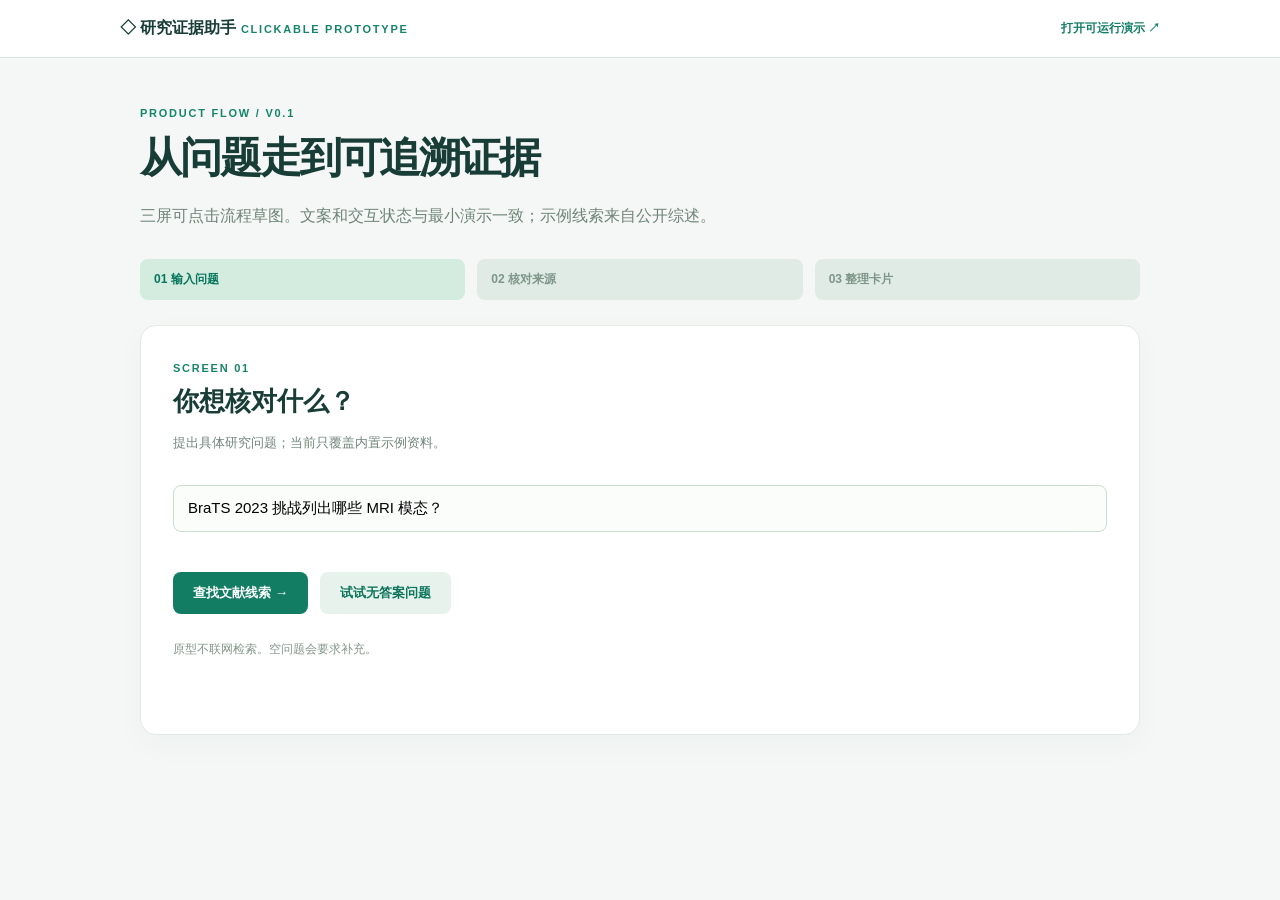
==== prototype/index.html @ b03d576d "Build traceable evidence product prototype" ====
<!doctype html>
<html lang="zh-CN">
<head><meta charset="utf-8"><meta name="viewport" content="width=device-width,initial-scale=1"><title>三屏交互原型｜研究证据助手</title><style>
:root{font-family:"Segoe UI","Microsoft YaHei",sans-serif;background:#f4f7f5;color:#173d36}*{box-sizing:border-box}body{margin:0}header{background:#fff;border-bottom:1px solid #dce7e0;padding:18px max(20px,calc((100vw - 1040px)/2));display:flex;justify-content:space-between;align-items:center;font-weight:800}header a{color:#137e64;font-size:12px;text-decoration:none}main{max-width:1040px;margin:auto;padding:45px 20px}small,.eyebrow{color:#158569;font-size:11px;letter-spacing:.16em;font-weight:800}h1{font-size:42px;letter-spacing:-.05em;margin:9px 0 10px}p{line-height:1.7}.intro{color:#6d8479;margin-bottom:30px}.stepper{display:flex;gap:12px;margin-bottom:25px}.stepper span{flex:1;background:#e1ebe5;color:#7d9688;border-radius:8px;padding:12px 14px;font-size:12px;font-weight:800}.stepper .on{background:#d3ecdf;color:#08765d}.screen{background:#fff;border:1px solid #e1ebe4;border-radius:16px;padding:32px;min-height:410px;box-shadow:0 10px 30px #173d3608}.screen[hidden]{display:none}.screen h2{font-size:26px;margin:8px 0 10px}.muted{color:#71867c;font-size:13px}.field{width:100%;border:1px solid #cbded2;border-radius:8px;background:#fbfdfb;padding:14px;margin:18px 0;font-size:15px}button{border:0;border-radius:8px;padding:12px 20px;background:#137d63;color:#fff;font-weight:800;cursor:pointer}button.secondary{background:#e6f2eb;color:#0d755b}.row{display:flex;gap:12px;margin-top:22px;flex-wrap:wrap}.source{border:1px solid #deebe2;border-radius:10px;padding:19px;margin:24px 0;background:#fbfdfb}.source strong{display:block;margin:6px 0}.source a{color:#0c8061}.card{border-left:4px solid #168466;background:#edf6f0;padding:20px;margin:24px 0;border-radius:0 8px 8px 0}.note{font-size:12px;color:#82968a;margin-top:25px}@media(max-width:600px){main{padding:30px 15px}h1{font-size:32px}.screen{padding:23px}.stepper span{font-size:10px;padding:10px}}
</style></head>
<body><header><span>◇ 研究证据助手 <small>CLICKABLE PROTOTYPE</small></span><a href="../app/">打开可运行演示 ↗</a></header><main><small>PRODUCT FLOW / V0.1</small><h1>从问题走到可追溯证据</h1><p class="intro">三屏可点击流程草图。文案和交互状态与最小演示一致；示例线索来自公开综述。</p><div class="stepper"><span class="on">01 输入问题</span><span>02 核对来源</span><span>03 整理卡片</span></div>
<section class="screen" id="screen-0"><small>SCREEN 01</small><h2>你想核对什么？</h2><p class="muted">提出具体研究问题；当前只覆盖内置示例资料。</p><input class="field" id="proto-question" aria-label="研究问题" value="BraTS 2023 挑战列出哪些 MRI 模态？"><div class="row"><button data-next="1">查找文献线索 →</button><button class="secondary" id="no-answer">试试无答案问题</button></div><p class="note">原型不联网检索。空问题会要求补充。</p></section>
<section class="screen" id="screen-1" hidden><small>SCREEN 02</small><h2>查看文献及来源</h2><p class="muted" id="proto-state">找到 1 条人工整理线索。请打开原文核对。</p><div class="source" id="proto-source"><small>SRC-001 · SECTION 4.10</small><strong>Advancing Precision: A Comprehensive Review of MRI Segmentation Datasets from BraTS Challenges (2012–2025)</strong><p>BraTS 2023 列出 T1、T1c、T2、FLAIR 四种 MRI 模态。</p><a href="https://pmc.ncbi.nlm.nih.gov/articles/PMC11945730/" target="_blank" rel="noopener noreferrer">查看公开原文 ↗</a></div><div class="row"><button class="secondary" data-next="0">← 修改问题</button><button id="to-card" data-next="2">已核对，建立卡片 →</button></div></section>
<section class="screen" id="screen-2" hidden><small>SCREEN 03</small><h2>把判断留在证据旁</h2><p class="muted">区分原文事实与自己的判断。此处为静态原型，保存与导出请用演示程序。</p><div class="card"><small>证据卡片草稿</small><p id="proto-card-question"></p><p>来源：Bonato 等，2025 · Section 4.10 · SRC-001</p><p>判断：<em>待人工核对并填写</em></p><p>局限：此处是综述陈述，需要进一步检查原始挑战资料。</p></div><div class="row"><button class="secondary" data-next="1">← 返回来源</button><button id="open-app">去演示程序保存 →</button></div></section>
</main><script>
const screens=[...document.querySelectorAll('.screen')];
const steps=[...document.querySelectorAll('.stepper span')];
let currentSource=null;
function sourceFor(question){
  const q=question.toLowerCase();
  if(/segmamba|wt\s*dice|患者|诊断|精确数值|准确率|百分比|%/.test(q))return null;
  if(/(dice|dsc).*(多少|数值|得分|结果|值是多少)|(多少|数值|得分|结果).*(dice|dsc)/.test(q))return null;
  if(/brats\s*2023/.test(q)&&/(dice|dsc)/.test(q))return null;
  if(/dice|dsc|相似系数|重叠/.test(q))return {id:'SRC-002',locator:'Performance metrics',title:'A Survey of Brain Tumor Segmentation and Classification Algorithms',summary:'Dice 相似系数衡量真实肿瘤区域与模型分割区域的空间重叠。',url:'https://pmc.ncbi.nlm.nih.gov/articles/PMC8465364/'};
  if(/brasyn|缺失模态/.test(q))return {id:'SRC-001',locator:'Section 4.10, item 6',title:'Advancing Precision: A Comprehensive Review of MRI Segmentation Datasets from BraTS Challenges (2012–2025)',summary:'BraSyn-2023 基于 BraTS 2021 数据集，设置随机缺失一种 MRI 模态的任务。',url:'https://pmc.ncbi.nlm.nih.gov/articles/PMC11945730/'};
  if(/模态|序列|flair|t1c|t1|t2/.test(q))return {id:'SRC-001',locator:'Section 4.10',title:'Advancing Precision: A Comprehensive Review of MRI Segmentation Datasets from BraTS Challenges (2012–2025)',summary:'BraTS 2023 列出 T1、T1c、T2、FLAIR 四种 MRI 模态。',url:'https://pmc.ncbi.nlm.nih.gov/articles/PMC11945730/'};
  if(/年份|哪些年|2012|2024/.test(q))return {id:'SRC-001',locator:'Abstract',title:'Advancing Precision: A Comprehensive Review of MRI Segmentation Datasets from BraTS Challenges (2012–2025)',summary:'综述回顾 BraTS 2012–2024 年资料，并概述当时在规划中的 2025 年挑战。',url:'https://pmc.ncbi.nlm.nih.gov/articles/PMC11945730/'};
  return null;
}
function show(i){
  screens.forEach((screen,index)=>screen.hidden=index!==i);
  steps.forEach((step,index)=>step.classList.toggle('on',index===i));
  if(i===1){
    const box=document.getElementById('proto-source');
    box.hidden=!currentSource;
    document.getElementById('to-card').hidden=!currentSource;
    document.getElementById('proto-state').textContent=currentSource?'找到 1 条人工整理线索。请打开原文核对。':'当前示例资料未找到可定位证据；不会补写数字。';
    if(currentSource){
      box.querySelector('small').textContent=`${currentSource.id} · ${currentSource.locator}`;
      box.querySelector('strong').textContent=currentSource.title;
      box.querySelector('p').textContent=currentSource.summary;
      box.querySelector('a').href=currentSource.url;
    }
  }
  if(i===2){
    document.getElementById('proto-card-question').textContent='问题：'+document.getElementById('proto-question').value;
    document.querySelector('.card p:nth-of-type(2)').textContent=`来源：${currentSource.title} · ${currentSource.locator} · ${currentSource.id}`;
  }
}
document.querySelectorAll('[data-next]').forEach(button=>button.addEventListener('click',()=>{
  if(button.dataset.next==='1'){
    const question=document.getElementById('proto-question').value.trim();
    if(!question){document.getElementById('proto-question').focus();return}
    currentSource=sourceFor(question);
  }
  show(Number(button.dataset.next));
}));
document.getElementById('no-answer').addEventListener('click',()=>{
  document.getElementById('proto-question').value='SegMamba 在 BraTS 2023 上的 WT Dice 精确数值是多少？';
  currentSource=null;show(1);
});
document.getElementById('open-app').addEventListener('click',()=>location.href='../app/');
</script></body></html>
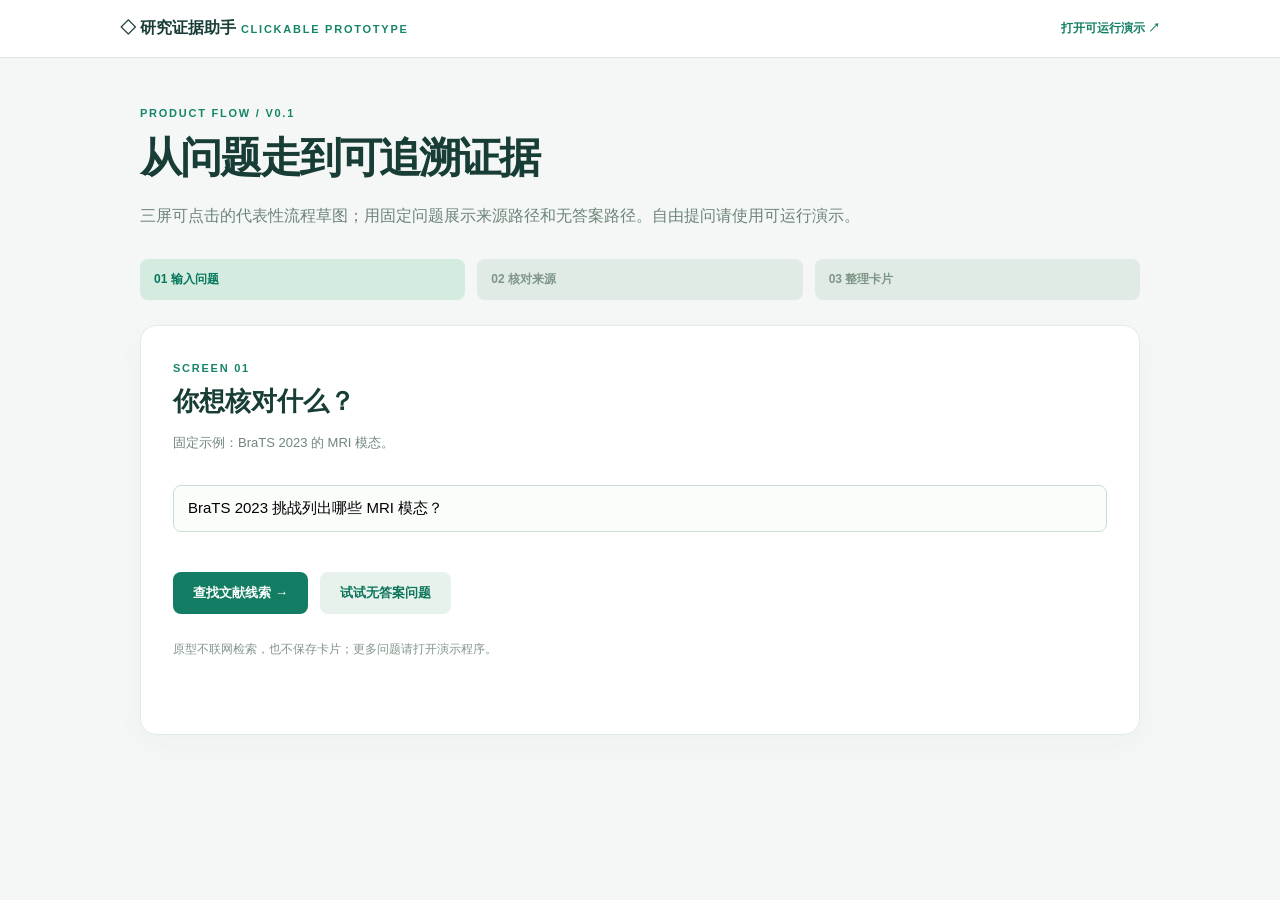
==== commit c842347a: "Expand evidence lookup and provenance workflow" ====
--- a/prototype/index.html
+++ b/prototype/index.html
@@ -3,8 +3,8 @@
 <head><meta charset="utf-8"><meta name="viewport" content="width=device-width,initial-scale=1"><title>三屏交互原型｜研究证据助手</title><style>
 :root{font-family:"Segoe UI","Microsoft YaHei",sans-serif;background:#f4f7f5;color:#173d36}*{box-sizing:border-box}body{margin:0}header{background:#fff;border-bottom:1px solid #dce7e0;padding:18px max(20px,calc((100vw - 1040px)/2));display:flex;justify-content:space-between;align-items:center;font-weight:800}header a{color:#137e64;font-size:12px;text-decoration:none}main{max-width:1040px;margin:auto;padding:45px 20px}small,.eyebrow{color:#158569;font-size:11px;letter-spacing:.16em;font-weight:800}h1{font-size:42px;letter-spacing:-.05em;margin:9px 0 10px}p{line-height:1.7}.intro{color:#6d8479;margin-bottom:30px}.stepper{display:flex;gap:12px;margin-bottom:25px}.stepper span{flex:1;background:#e1ebe5;color:#7d9688;border-radius:8px;padding:12px 14px;font-size:12px;font-weight:800}.stepper .on{background:#d3ecdf;color:#08765d}.screen{background:#fff;border:1px solid #e1ebe4;border-radius:16px;padding:32px;min-height:410px;box-shadow:0 10px 30px #173d3608}.screen[hidden]{display:none}.screen h2{font-size:26px;margin:8px 0 10px}.muted{color:#71867c;font-size:13px}.field{width:100%;border:1px solid #cbded2;border-radius:8px;background:#fbfdfb;padding:14px;margin:18px 0;font-size:15px}button{border:0;border-radius:8px;padding:12px 20px;background:#137d63;color:#fff;font-weight:800;cursor:pointer}button.secondary{background:#e6f2eb;color:#0d755b}.row{display:flex;gap:12px;margin-top:22px;flex-wrap:wrap}.source{border:1px solid #deebe2;border-radius:10px;padding:19px;margin:24px 0;background:#fbfdfb}.source strong{display:block;margin:6px 0}.source a{color:#0c8061}.card{border-left:4px solid #168466;background:#edf6f0;padding:20px;margin:24px 0;border-radius:0 8px 8px 0}.note{font-size:12px;color:#82968a;margin-top:25px}@media(max-width:600px){main{padding:30px 15px}h1{font-size:32px}.screen{padding:23px}.stepper span{font-size:10px;padding:10px}}
 </style></head>
-<body><header><span>◇ 研究证据助手 <small>CLICKABLE PROTOTYPE</small></span><a href="../app/">打开可运行演示 ↗</a></header><main><small>PRODUCT FLOW / V0.1</small><h1>从问题走到可追溯证据</h1><p class="intro">三屏可点击流程草图。文案和交互状态与最小演示一致；示例线索来自公开综述。</p><div class="stepper"><span class="on">01 输入问题</span><span>02 核对来源</span><span>03 整理卡片</span></div>
-<section class="screen" id="screen-0"><small>SCREEN 01</small><h2>你想核对什么？</h2><p class="muted">提出具体研究问题；当前只覆盖内置示例资料。</p><input class="field" id="proto-question" aria-label="研究问题" value="BraTS 2023 挑战列出哪些 MRI 模态？"><div class="row"><button data-next="1">查找文献线索 →</button><button class="secondary" id="no-answer">试试无答案问题</button></div><p class="note">原型不联网检索。空问题会要求补充。</p></section>
+<body><header><span>◇ 研究证据助手 <small>CLICKABLE PROTOTYPE</small></span><a href="../app/">打开可运行演示 ↗</a></header><main><small>PRODUCT FLOW / V0.1</small><h1>从问题走到可追溯证据</h1><p class="intro">三屏可点击的代表性流程草图；用固定问题展示来源路径和无答案路径。自由提问请使用可运行演示。</p><div class="stepper"><span class="on">01 输入问题</span><span>02 核对来源</span><span>03 整理卡片</span></div>
+<section class="screen" id="screen-0"><small>SCREEN 01</small><h2>你想核对什么？</h2><p class="muted">固定示例：BraTS 2023 的 MRI 模态。</p><input class="field" id="proto-question" aria-label="研究问题" value="BraTS 2023 挑战列出哪些 MRI 模态？" readonly><div class="row"><button data-next="1">查找文献线索 →</button><button class="secondary" id="no-answer">试试无答案问题</button></div><p class="note">原型不联网检索，也不保存卡片；更多问题请打开演示程序。</p></section>
 <section class="screen" id="screen-1" hidden><small>SCREEN 02</small><h2>查看文献及来源</h2><p class="muted" id="proto-state">找到 1 条人工整理线索。请打开原文核对。</p><div class="source" id="proto-source"><small>SRC-001 · SECTION 4.10</small><strong>Advancing Precision: A Comprehensive Review of MRI Segmentation Datasets from BraTS Challenges (2012–2025)</strong><p>BraTS 2023 列出 T1、T1c、T2、FLAIR 四种 MRI 模态。</p><a href="https://pmc.ncbi.nlm.nih.gov/articles/PMC11945730/" target="_blank" rel="noopener noreferrer">查看公开原文 ↗</a></div><div class="row"><button class="secondary" data-next="0">← 修改问题</button><button id="to-card" data-next="2">已核对，建立卡片 →</button></div></section>
 <section class="screen" id="screen-2" hidden><small>SCREEN 03</small><h2>把判断留在证据旁</h2><p class="muted">区分原文事实与自己的判断。此处为静态原型，保存与导出请用演示程序。</p><div class="card"><small>证据卡片草稿</small><p id="proto-card-question"></p><p>来源：Bonato 等，2025 · Section 4.10 · SRC-001</p><p>判断：<em>待人工核对并填写</em></p><p>局限：此处是综述陈述，需要进一步检查原始挑战资料。</p></div><div class="row"><button class="secondary" data-next="1">← 返回来源</button><button id="open-app">去演示程序保存 →</button></div></section>
 </main><script>
@@ -25,6 +25,7 @@
 function show(i){
   screens.forEach((screen,index)=>screen.hidden=index!==i);
   steps.forEach((step,index)=>step.classList.toggle('on',index===i));
+  if(i===0)document.getElementById('proto-question').value='BraTS 2023 挑战列出哪些 MRI 模态？';
   if(i===1){
     const box=document.getElementById('proto-source');
     box.hidden=!currentSource;
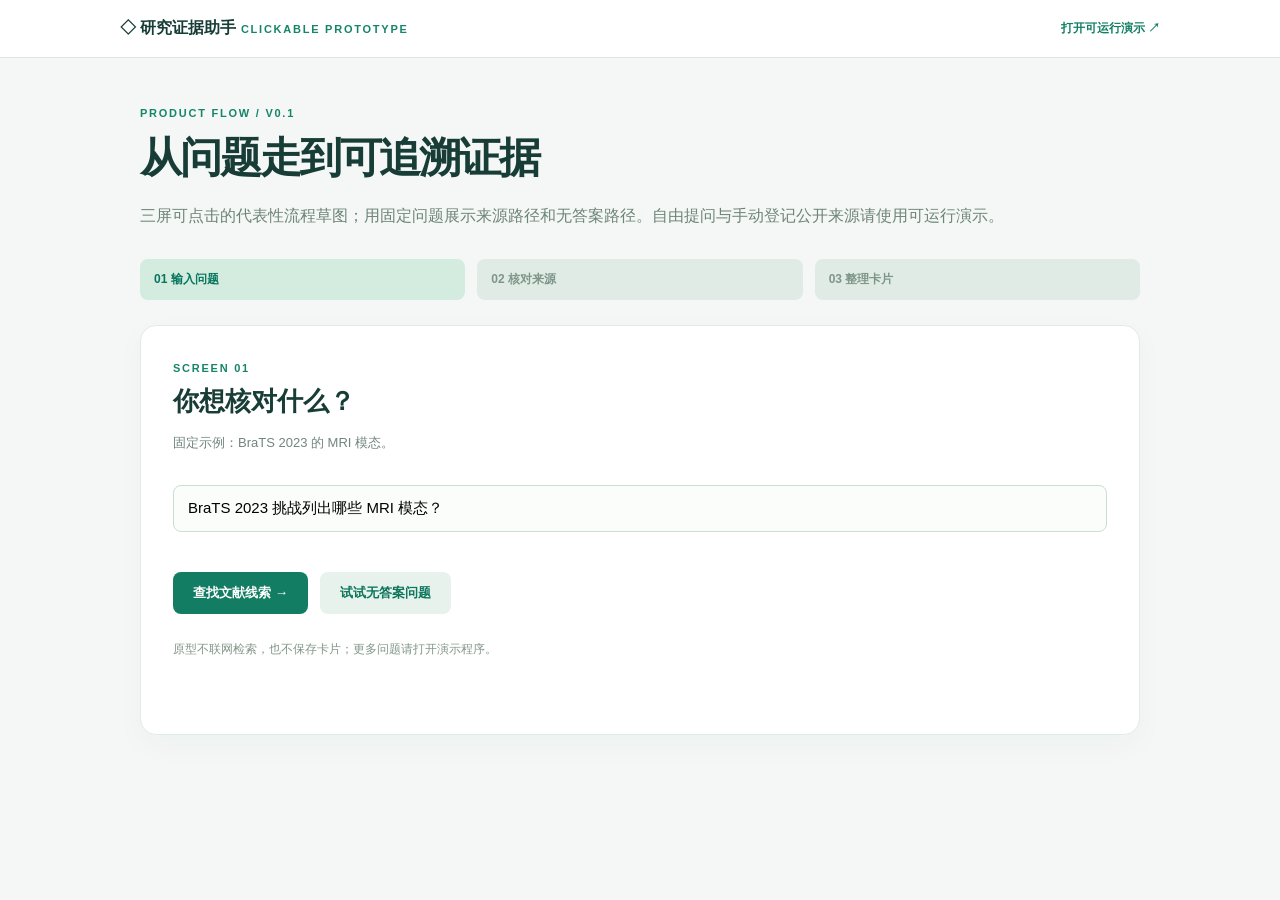
==== commit 13c4f54e: "Add manual public source evidence workflow" ====
--- a/prototype/index.html
+++ b/prototype/index.html
@@ -3,9 +3,9 @@
 <head><meta charset="utf-8"><meta name="viewport" content="width=device-width,initial-scale=1"><title>三屏交互原型｜研究证据助手</title><style>
 :root{font-family:"Segoe UI","Microsoft YaHei",sans-serif;background:#f4f7f5;color:#173d36}*{box-sizing:border-box}body{margin:0}header{background:#fff;border-bottom:1px solid #dce7e0;padding:18px max(20px,calc((100vw - 1040px)/2));display:flex;justify-content:space-between;align-items:center;font-weight:800}header a{color:#137e64;font-size:12px;text-decoration:none}main{max-width:1040px;margin:auto;padding:45px 20px}small,.eyebrow{color:#158569;font-size:11px;letter-spacing:.16em;font-weight:800}h1{font-size:42px;letter-spacing:-.05em;margin:9px 0 10px}p{line-height:1.7}.intro{color:#6d8479;margin-bottom:30px}.stepper{display:flex;gap:12px;margin-bottom:25px}.stepper span{flex:1;background:#e1ebe5;color:#7d9688;border-radius:8px;padding:12px 14px;font-size:12px;font-weight:800}.stepper .on{background:#d3ecdf;color:#08765d}.screen{background:#fff;border:1px solid #e1ebe4;border-radius:16px;padding:32px;min-height:410px;box-shadow:0 10px 30px #173d3608}.screen[hidden]{display:none}.screen h2{font-size:26px;margin:8px 0 10px}.muted{color:#71867c;font-size:13px}.field{width:100%;border:1px solid #cbded2;border-radius:8px;background:#fbfdfb;padding:14px;margin:18px 0;font-size:15px}button{border:0;border-radius:8px;padding:12px 20px;background:#137d63;color:#fff;font-weight:800;cursor:pointer}button.secondary{background:#e6f2eb;color:#0d755b}.row{display:flex;gap:12px;margin-top:22px;flex-wrap:wrap}.source{border:1px solid #deebe2;border-radius:10px;padding:19px;margin:24px 0;background:#fbfdfb}.source strong{display:block;margin:6px 0}.source a{color:#0c8061}.card{border-left:4px solid #168466;background:#edf6f0;padding:20px;margin:24px 0;border-radius:0 8px 8px 0}.note{font-size:12px;color:#82968a;margin-top:25px}@media(max-width:600px){main{padding:30px 15px}h1{font-size:32px}.screen{padding:23px}.stepper span{font-size:10px;padding:10px}}
 </style></head>
-<body><header><span>◇ 研究证据助手 <small>CLICKABLE PROTOTYPE</small></span><a href="../app/">打开可运行演示 ↗</a></header><main><small>PRODUCT FLOW / V0.1</small><h1>从问题走到可追溯证据</h1><p class="intro">三屏可点击的代表性流程草图；用固定问题展示来源路径和无答案路径。自由提问请使用可运行演示。</p><div class="stepper"><span class="on">01 输入问题</span><span>02 核对来源</span><span>03 整理卡片</span></div>
+<body><header><span>◇ 研究证据助手 <small>CLICKABLE PROTOTYPE</small></span><a href="../app/">打开可运行演示 ↗</a></header><main><small>PRODUCT FLOW / V0.1</small><h1>从问题走到可追溯证据</h1><p class="intro">三屏可点击的代表性流程草图；用固定问题展示来源路径和无答案路径。自由提问与手动登记公开来源请使用可运行演示。</p><div class="stepper"><span class="on">01 输入问题</span><span>02 核对来源</span><span>03 整理卡片</span></div>
 <section class="screen" id="screen-0"><small>SCREEN 01</small><h2>你想核对什么？</h2><p class="muted">固定示例：BraTS 2023 的 MRI 模态。</p><input class="field" id="proto-question" aria-label="研究问题" value="BraTS 2023 挑战列出哪些 MRI 模态？" readonly><div class="row"><button data-next="1">查找文献线索 →</button><button class="secondary" id="no-answer">试试无答案问题</button></div><p class="note">原型不联网检索，也不保存卡片；更多问题请打开演示程序。</p></section>
-<section class="screen" id="screen-1" hidden><small>SCREEN 02</small><h2>查看文献及来源</h2><p class="muted" id="proto-state">找到 1 条人工整理线索。请打开原文核对。</p><div class="source" id="proto-source"><small>SRC-001 · SECTION 4.10</small><strong>Advancing Precision: A Comprehensive Review of MRI Segmentation Datasets from BraTS Challenges (2012–2025)</strong><p>BraTS 2023 列出 T1、T1c、T2、FLAIR 四种 MRI 模态。</p><a href="https://pmc.ncbi.nlm.nih.gov/articles/PMC11945730/" target="_blank" rel="noopener noreferrer">查看公开原文 ↗</a></div><div class="row"><button class="secondary" data-next="0">← 修改问题</button><button id="to-card" data-next="2">已核对，建立卡片 →</button></div></section>
+<section class="screen" id="screen-1" hidden><small>SCREEN 02</small><h2>查看文献及来源</h2><p class="muted" id="proto-state">找到 1 条人工整理线索。请打开原文核对。</p><div class="source" id="proto-source"><small>SRC-001 · SECTION 4.10</small><strong>Advancing Precision: A Comprehensive Review of MRI Segmentation Datasets from BraTS Challenges (2012–2025)</strong><p>BraTS 2023 列出 T1、T1c、T2、FLAIR 四种 MRI 模态。</p><a href="https://pmc.ncbi.nlm.nih.gov/articles/PMC11945730/" target="_blank" rel="noopener noreferrer">查看公开原文 ↗</a></div><div class="row"><button class="secondary" data-next="0">← 修改问题</button><button id="to-card" data-next="2">已核对，建立卡片 →</button><button id="manual-app" hidden>已找到公开论文？去演示程序手动登记 →</button></div></section>
 <section class="screen" id="screen-2" hidden><small>SCREEN 03</small><h2>把判断留在证据旁</h2><p class="muted">区分原文事实与自己的判断。此处为静态原型，保存与导出请用演示程序。</p><div class="card"><small>证据卡片草稿</small><p id="proto-card-question"></p><p>来源：Bonato 等，2025 · Section 4.10 · SRC-001</p><p>判断：<em>待人工核对并填写</em></p><p>局限：此处是综述陈述，需要进一步检查原始挑战资料。</p></div><div class="row"><button class="secondary" data-next="1">← 返回来源</button><button id="open-app">去演示程序保存 →</button></div></section>
 </main><script>
 const screens=[...document.querySelectorAll('.screen')];
@@ -30,6 +30,7 @@
     const box=document.getElementById('proto-source');
     box.hidden=!currentSource;
     document.getElementById('to-card').hidden=!currentSource;
+    document.getElementById('manual-app').hidden=!!currentSource;
     document.getElementById('proto-state').textContent=currentSource?'找到 1 条人工整理线索。请打开原文核对。':'当前示例资料未找到可定位证据；不会补写数字。';
     if(currentSource){
       box.querySelector('small').textContent=`${currentSource.id} · ${currentSource.locator}`;
@@ -56,4 +57,5 @@
   currentSource=null;show(1);
 });
 document.getElementById('open-app').addEventListener('click',()=>location.href='../app/');
+document.getElementById('manual-app').addEventListener('click',()=>location.href='../app/');
 </script></body></html>
